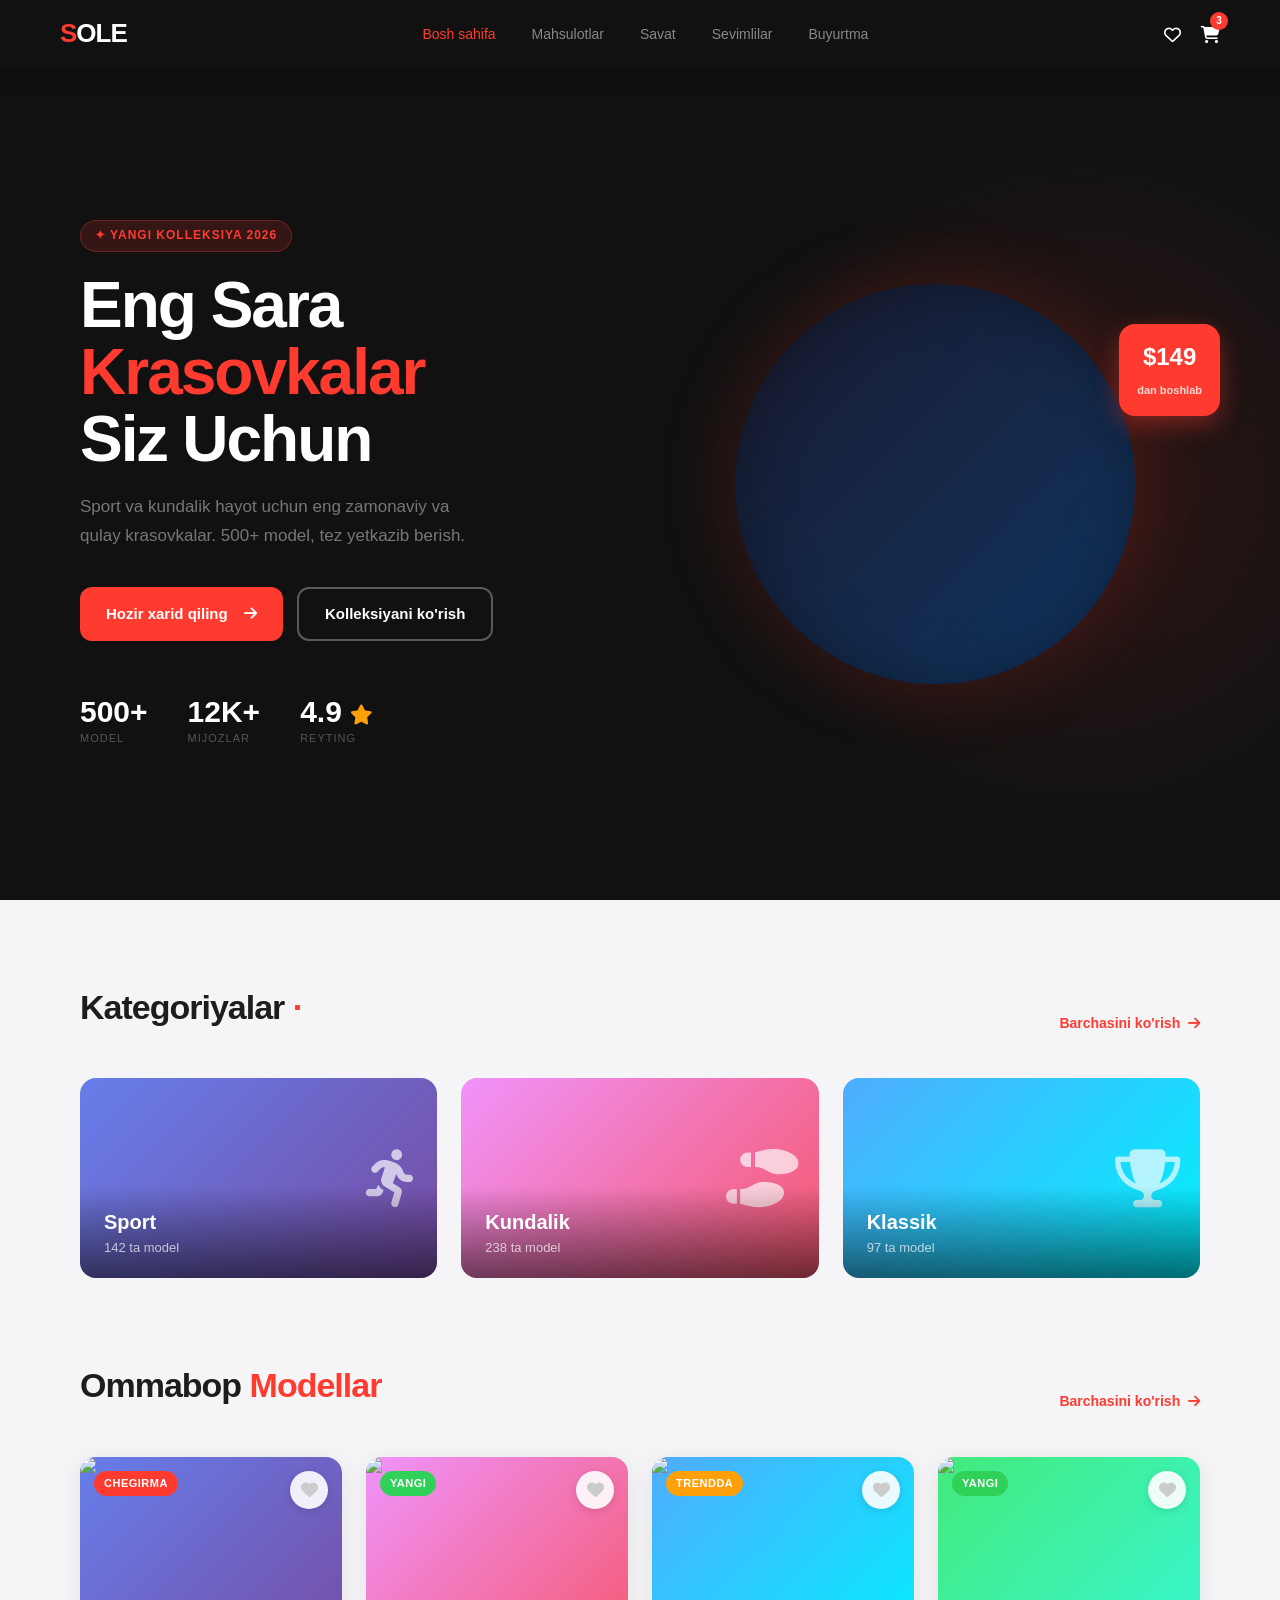
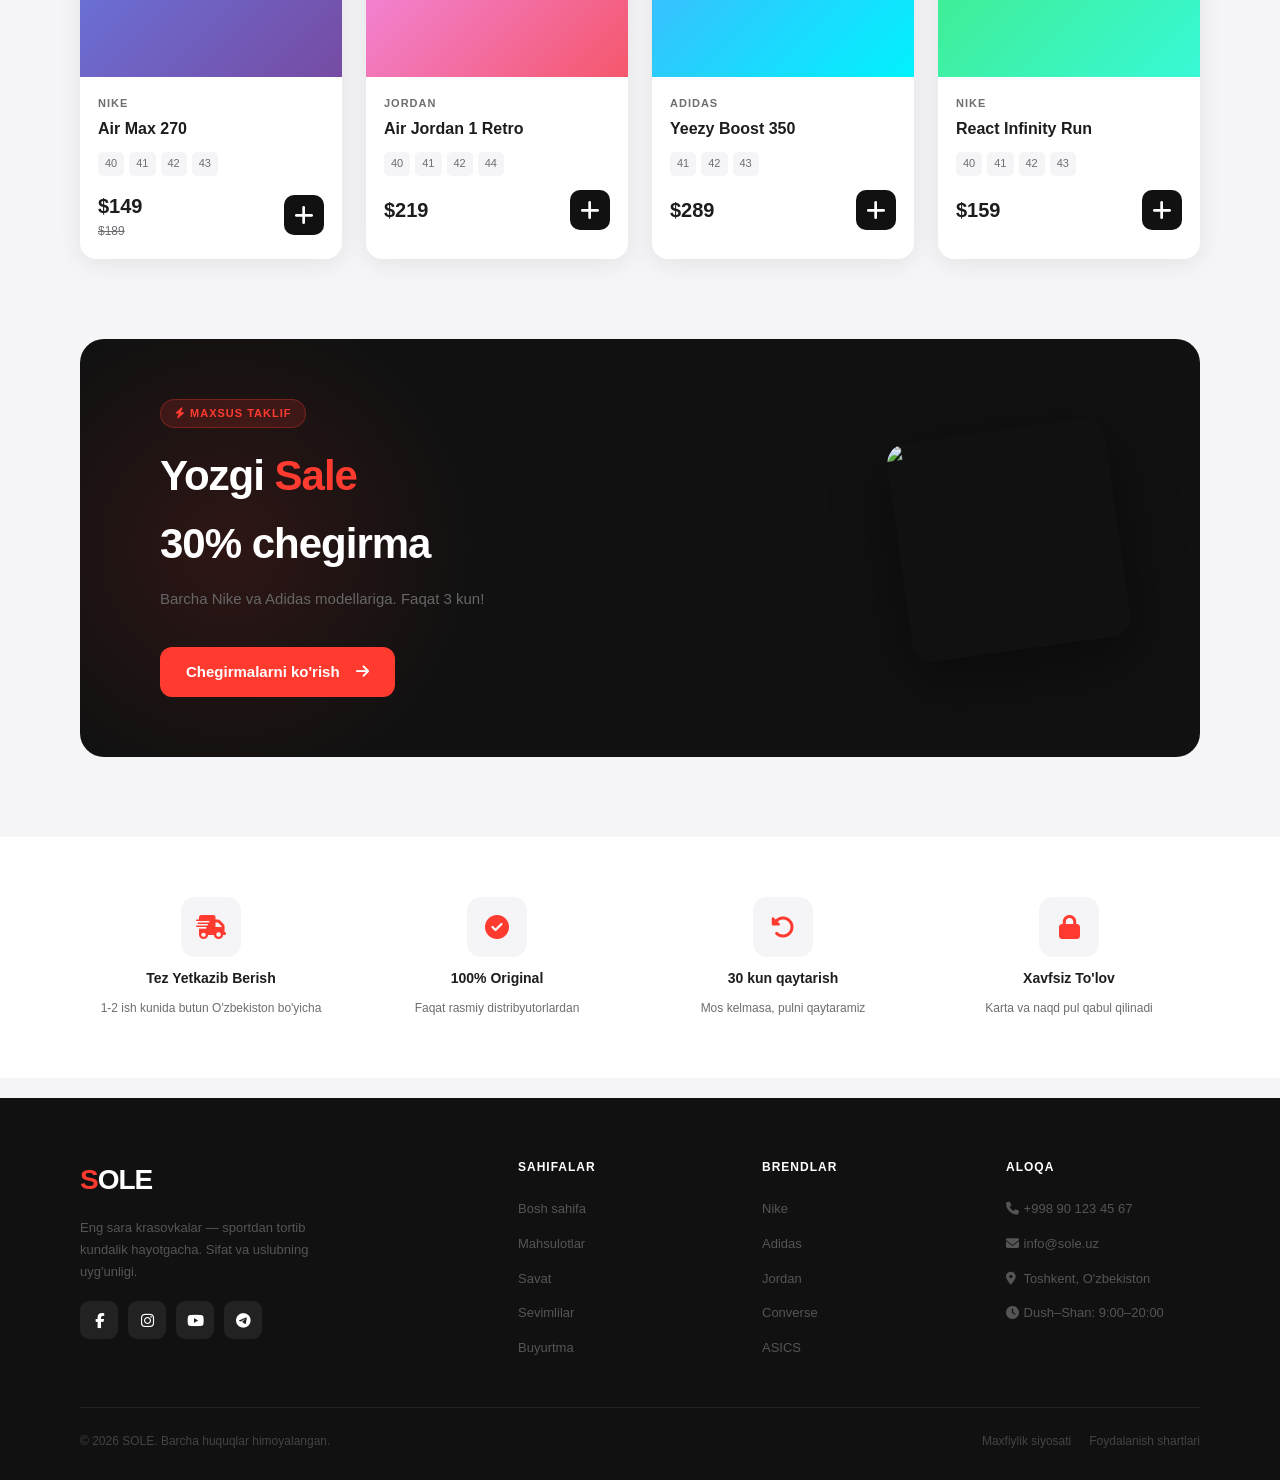
==== index.html @ 351b91ec "news" ====
<!DOCTYPE html>
<html lang="uz">
<head>
  <meta charset="UTF-8">
  <meta name="viewport" content="width=device-width, initial-scale=1.0">
  <title>SOLE — Krasovka Do'koni</title>
  <link rel="stylesheet" href="style.css">
  <link rel="stylesheet" href="https://cdn.jsdelivr.net/npm/@fortawesome/fontawesome-free@6.5.1/css/all.min.css">
</head>
<body>

<!-- NAVBAR -->
<nav>
  <div class="nav-logo"><span>S</span>OLE</div>
  <ul class="nav-links">
    <li><a href="index.html" class="active">Bosh sahifa</a></li>
    <li><a href="products.html">Mahsulotlar</a></li>
    <li><a href="cart.html">Savat</a></li>
    <li><a href="liked.html">Sevimlilar</a></li>
    <li><a href="checkout.html">Buyurtma</a></li>
  </ul>
  <div class="nav-right">
    <a href="liked.html" class="nav-icon"><i class="fa-regular fa-heart"></i></a>
    <a href="cart.html" class="nav-icon"><i class="fa-solid fa-cart-shopping"></i><span class="badge">3</span></a>
  </div>
</nav>

<!-- HERO -->
<section class="hero">
  <div class="hero-content">
    <div class="hero-tag">✦ Yangi Kolleksiya 2026</div>
    <h1>Eng Sara<br><span>Krasovkalar</span><br>Siz Uchun</h1>
    <p>Sport va kundalik hayot uchun eng zamonaviy va qulay krasovkalar. 500+ model, tez yetkazib berish.</p>
    <div class="hero-btns">
      <a href="products.html" class="btn btn-red">Hozir xarid qiling &nbsp;<i class="fa-solid fa-arrow-right"></i></a>
      <a href="products.html" class="btn btn-outline">Kolleksiyani ko'rish</a>
    </div>
    <div class="hero-stats">
      <div class="stat"><div class="stat-num">500+</div><div class="stat-label">Model</div></div>
      <div class="stat"><div class="stat-num">12K+</div><div class="stat-label">Mijozlar</div></div>
      <div class="stat"><div class="stat-num">4.9 <i class="fa-solid fa-star" style="font-size:20px;color:#ff9f0a;"></i></div><div class="stat-label">Reyting</div></div>
    </div>
  </div>
  <div class="hero-visual" style="position:relative;">
    <div class="shoe-circle">
      <img src="https://images.unsplash.com/photo-NOpsC3nWTzY?w=500&h=500&q=85&auto=format&fit=crop" alt="Sneaker">
    </div>
    <div class="shoe-price-tag">
      <span class="big">$149</span>
      <span class="sm">dan boshlab</span>
    </div>
  </div>
</section>

<!-- CATEGORIES -->
<section class="section">
  <div class="section-head">
    <h2 class="section-title">Kategoriyalar <span>·</span></h2>
    <a href="products.html" class="see-all">Barchasini ko'rish &nbsp;<i class="fa-solid fa-arrow-right"></i></a>
  </div>
  <div class="cats">
    <a href="products.html" class="cat-card">
      <div class="cat-emoji"><i class="fa-solid fa-person-running"></i></div>
      <div class="cat-info"><div class="cat-name">Sport</div><div class="cat-count">142 ta model</div></div>
    </a>
    <a href="products.html" class="cat-card">
      <div class="cat-emoji"><i class="fa-solid fa-shoe-prints"></i></div>
      <div class="cat-info"><div class="cat-name">Kundalik</div><div class="cat-count">238 ta model</div></div>
    </a>
    <a href="products.html" class="cat-card">
      <div class="cat-emoji"><i class="fa-solid fa-trophy"></i></div>
      <div class="cat-info"><div class="cat-name">Klassik</div><div class="cat-count">97 ta model</div></div>
    </a>
  </div>
</section>

<!-- FEATURED PRODUCTS -->
<section class="section" style="padding-top:0;">
  <div class="section-head">
    <h2 class="section-title">Ommabop <span>Modellar</span></h2>
    <a href="products.html" class="see-all">Barchasini ko'rish &nbsp;<i class="fa-solid fa-arrow-right"></i></a>
  </div>
  <div class="grid-4">

    <div class="pcard">
      <div class="pimg img-1">
        <img src="https://images.unsplash.com/photo-ft2UhxkefwE?w=400&h=280&q=80&auto=format&fit=crop" alt="Nike Air Max 270">
      </div>
      <span class="pbadge sale">Chegirma</span>
      <label class="like-btn"><input type="checkbox"><div class="like-icon"><i class="fa-solid fa-heart"></i></div></label>
      <div class="pinfo">
        <div class="pbrand">Nike</div>
        <div class="pname">Air Max 270</div>
        <div class="psizes"><span class="sz">40</span><span class="sz">41</span><span class="sz">42</span><span class="sz">43</span></div>
        <div class="pfooter">
          <div><div class="pprice-current">$149</div><div class="pprice-old">$189</div></div>
          <a href="cart.html"><button class="add-btn"><i class="fa-solid fa-plus"></i></button></a>
        </div>
      </div>
    </div>

    <div class="pcard">
      <div class="pimg img-2">
        <img src="https://images.unsplash.com/photo-164_6wVEHfI?w=400&h=280&q=80&auto=format&fit=crop" alt="Jordan 1 Retro">
      </div>
      <span class="pbadge new">Yangi</span>
      <label class="like-btn"><input type="checkbox"><div class="like-icon"><i class="fa-solid fa-heart"></i></div></label>
      <div class="pinfo">
        <div class="pbrand">Jordan</div>
        <div class="pname">Air Jordan 1 Retro</div>
        <div class="psizes"><span class="sz">40</span><span class="sz">41</span><span class="sz">42</span><span class="sz">44</span></div>
        <div class="pfooter">
          <div><div class="pprice-current">$219</div></div>
          <a href="cart.html"><button class="add-btn"><i class="fa-solid fa-plus"></i></button></a>
        </div>
      </div>
    </div>

    <div class="pcard">
      <div class="pimg img-3">
        <img src="https://images.unsplash.com/photo-kP6knT7tjn4?w=400&h=280&q=80&auto=format&fit=crop" alt="Yeezy Boost 350">
      </div>
      <span class="pbadge hot">Trendda</span>
      <label class="like-btn"><input type="checkbox"><div class="like-icon"><i class="fa-solid fa-heart"></i></div></label>
      <div class="pinfo">
        <div class="pbrand">Adidas</div>
        <div class="pname">Yeezy Boost 350</div>
        <div class="psizes"><span class="sz">41</span><span class="sz">42</span><span class="sz">43</span></div>
        <div class="pfooter">
          <div><div class="pprice-current">$289</div></div>
          <a href="cart.html"><button class="add-btn"><i class="fa-solid fa-plus"></i></button></a>
        </div>
      </div>
    </div>

    <div class="pcard">
      <div class="pimg img-4">
        <img src="https://images.unsplash.com/photo-jvoZ-Aux9aw?w=400&h=280&q=80&auto=format&fit=crop" alt="React Infinity">
      </div>
      <span class="pbadge new">Yangi</span>
      <label class="like-btn"><input type="checkbox"><div class="like-icon"><i class="fa-solid fa-heart"></i></div></label>
      <div class="pinfo">
        <div class="pbrand">Nike</div>
        <div class="pname">React Infinity Run</div>
        <div class="psizes"><span class="sz">40</span><span class="sz">41</span><span class="sz">42</span><span class="sz">43</span></div>
        <div class="pfooter">
          <div><div class="pprice-current">$159</div></div>
          <a href="cart.html"><button class="add-btn"><i class="fa-solid fa-plus"></i></button></a>
        </div>
      </div>
    </div>

  </div>
</section>

<!-- PROMO BANNER -->
<div class="promo">
  <div style="position:relative;z-index:1;">
    <div class="promo-tag"><i class="fa-solid fa-bolt"></i> Maxsus Taklif</div>
    <h2>Yozgi <span>Sale</span><br>30% chegirma</h2>
    <p>Barcha Nike va Adidas modellariga. Faqat 3 kun!</p>
    <a href="products.html" class="btn btn-red" style="margin-top:8px;">Chegirmalarni ko'rish &nbsp;<i class="fa-solid fa-arrow-right"></i></a>
  </div>
  <div class="promo-img">
    <img src="https://images.unsplash.com/photo-J2-wAQDckus?w=400&h=400&q=80&auto=format&fit=crop" alt="Sale Sneaker">
  </div>
</div>

<!-- TRUST BADGES -->
<div class="trust">
  <div class="tbadge">
    <div class="t-icon"><i class="fa-solid fa-truck-fast"></i></div>
    <h4>Tez Yetkazib Berish</h4>
    <p>1-2 ish kunida butun O'zbekiston bo'yicha</p>
  </div>
  <div class="tbadge">
    <div class="t-icon"><i class="fa-solid fa-circle-check"></i></div>
    <h4>100% Original</h4>
    <p>Faqat rasmiy distribyutorlardan</p>
  </div>
  <div class="tbadge">
    <div class="t-icon"><i class="fa-solid fa-rotate-left"></i></div>
    <h4>30 kun qaytarish</h4>
    <p>Mos kelmasa, pulni qaytaramiz</p>
  </div>
  <div class="tbadge">
    <div class="t-icon"><i class="fa-solid fa-lock"></i></div>
    <h4>Xavfsiz To'lov</h4>
    <p>Karta va naqd pul qabul qilinadi</p>
  </div>
</div>

<!-- FOOTER -->
<footer>
  <div class="foot-grid">
    <div class="foot-brand">
      <div class="logo"><span>S</span>OLE</div>
      <p>Eng sara krasovkalar — sportdan tortib kundalik hayotgacha. Sifat va uslubning uyg'unligi.</p>
      <div class="foot-social">
        <div class="soc"><i class="fa-brands fa-facebook-f"></i></div>
        <div class="soc"><i class="fa-brands fa-instagram"></i></div>
        <div class="soc"><i class="fa-brands fa-youtube"></i></div>
        <div class="soc"><i class="fa-brands fa-telegram"></i></div>
      </div>
    </div>
    <div class="foot-col">
      <h4>Sahifalar</h4>
      <ul>
        <li><a href="index.html">Bosh sahifa</a></li>
        <li><a href="products.html">Mahsulotlar</a></li>
        <li><a href="cart.html">Savat</a></li>
        <li><a href="liked.html">Sevimlilar</a></li>
        <li><a href="checkout.html">Buyurtma</a></li>
      </ul>
    </div>
    <div class="foot-col">
      <h4>Brendlar</h4>
      <ul>
        <li><a href="products.html">Nike</a></li>
        <li><a href="products.html">Adidas</a></li>
        <li><a href="products.html">Jordan</a></li>
        <li><a href="products.html">Converse</a></li>
        <li><a href="products.html">ASICS</a></li>
      </ul>
    </div>
    <div class="foot-col">
      <h4>Aloqa</h4>
      <ul>
        <li><a href="#"><i class="fa-solid fa-phone" style="width:14px;"></i> +998 90 123 45 67</a></li>
        <li><a href="#"><i class="fa-solid fa-envelope" style="width:14px;"></i> info@sole.uz</a></li>
        <li><a href="#"><i class="fa-solid fa-location-dot" style="width:14px;"></i> Toshkent, O'zbekiston</a></li>
        <li><a href="#"><i class="fa-solid fa-clock" style="width:14px;"></i> Dush–Shan: 9:00–20:00</a></li>
      </ul>
    </div>
  </div>
  <div class="foot-bottom">
    <p>© 2026 SOLE. Barcha huquqlar himoyalangan.</p>
    <div class="foot-links">
      <a href="#">Maxfiylik siyosati</a>
      <a href="#">Foydalanish shartlari</a>
    </div>
  </div>
</footer>

</body>
</html>
---- style.css ----
:root {
  --primary: #111111;
  --accent:  #ff3b30;
  --bg:      #f5f5f7;
  --card:    #ffffff;
  --text:    #1d1d1f;
  --muted:   #6e6e73;
  --border:  #e0e0e0;
  --shadow:  0 4px 24px rgba(0,0,0,.08);
  --shadow2: 0 12px 40px rgba(0,0,0,.14);
  --r:       16px;
}

*, *::before, *::after { margin:0; padding:0; box-sizing:border-box; }
html { scroll-behavior:smooth; }
body { font-family:-apple-system,BlinkMacSystemFont,'Segoe UI',Roboto,sans-serif; background:var(--bg); color:var(--text); line-height:1.6; }
a { text-decoration:none; color:inherit; }

/* ── NAVBAR ─────────────────────────────── */
nav {
  background:var(--primary);
  padding:0 60px;
  height:68px;
  display:flex; align-items:center; justify-content:space-between;
  position:sticky; top:0; z-index:100;
  box-shadow:0 2px 20px rgba(0,0,0,.35);
}
.nav-logo { font-size:26px; font-weight:900; color:#fff; letter-spacing:-1px; }
.nav-logo span { color:var(--accent); }
.nav-links { display:flex; gap:4px; list-style:none; }
.nav-links a { color:#888; padding:8px 16px; border-radius:8px; font-size:14px; font-weight:500; transition:.2s; }
.nav-links a:hover { color:#fff; background:rgba(255,255,255,.08); }
.nav-links a.active { color:var(--accent); }
.nav-right { display:flex; gap:20px; align-items:center; }
.nav-icon { color:#fff; font-size:20px; position:relative; cursor:pointer; transition:.2s; }
.nav-icon:hover { color:var(--accent); }
.nav-icon .badge {
  position:absolute; top:-6px; right:-8px;
  background:var(--accent); color:#fff;
  font-size:10px; font-weight:700;
  width:18px; height:18px; border-radius:50%;
  display:flex; align-items:center; justify-content:center;
}

/* ── BUTTONS ─────────────────────────────── */
.btn { display:inline-flex; align-items:center; gap:8px; padding:13px 26px; border-radius:12px; font-size:15px; font-weight:600; cursor:pointer; border:none; transition:.2s; }
.btn-red { background:var(--accent); color:#fff; }
.btn-red:hover { background:#d62e24; transform:translateY(-2px); box-shadow:0 8px 24px rgba(255,59,48,.3); }
.btn-dark { background:var(--primary); color:#fff; }
.btn-dark:hover { background:#333; transform:translateY(-2px); }
.btn-outline { background:transparent; color:#fff; border:2px solid rgba(255,255,255,.3); }
.btn-outline:hover { border-color:#fff; background:rgba(255,255,255,.08); }

/* ── HERO ────────────────────────────────── */
.hero {
  background:var(--primary);
  min-height:calc(100vh - 68px);
  display:grid; grid-template-columns:1fr 1fr;
  align-items:center; padding:60px 80px; gap:60px;
  overflow:hidden; position:relative;
}
.hero::after {
  content:''; position:absolute;
  width:700px; height:700px;
  background:radial-gradient(circle,rgba(255,59,48,.12) 0%,transparent 70%);
  right:-150px; top:50%; transform:translateY(-50%);
  pointer-events:none;
}
.hero-tag {
  display:inline-block;
  background:rgba(255,59,48,.15); border:1px solid rgba(255,59,48,.3);
  color:var(--accent); padding:5px 14px; border-radius:20px;
  font-size:12px; font-weight:700; text-transform:uppercase; letter-spacing:1px;
  margin-bottom:20px;
}
.hero h1 { font-size:clamp(40px,5vw,72px); font-weight:900; color:#fff; line-height:1.05; letter-spacing:-2px; margin-bottom:20px; }
.hero h1 span { color:var(--accent); }
.hero p { color:#777; font-size:17px; line-height:1.7; margin-bottom:36px; max-width:400px; }
.hero-btns { display:flex; gap:14px; flex-wrap:wrap; }
.hero-stats { display:flex; gap:40px; margin-top:56px; }
.stat-num { font-size:30px; font-weight:900; color:#fff; line-height:1; }
.stat-label { font-size:11px; color:#555; text-transform:uppercase; letter-spacing:1px; margin-top:3px; }
.hero-visual { display:flex; justify-content:center; align-items:center; }
.shoe-circle {
  width:400px; height:400px;
  background:linear-gradient(135deg,#1a1a2e,#0f3460);
  border-radius:50%;
  display:flex; align-items:center; justify-content:center;
  font-size:180px;
  box-shadow:0 0 80px rgba(255,59,48,.18), inset 0 0 60px rgba(0,0,0,.3);
  animation:float 3s ease-in-out infinite;
  position:relative; z-index:1;
}
@keyframes float { 0%,100%{transform:translateY(0) rotate(-4deg);} 50%{transform:translateY(-22px) rotate(4deg);} }
.shoe-price-tag {
  position:absolute; top:40px; right:-20px;
  background:var(--accent); color:#fff;
  padding:14px 18px; border-radius:16px;
  text-align:center; font-weight:700;
  box-shadow:0 8px 24px rgba(255,59,48,.4); z-index:2;
}
.shoe-price-tag .big { font-size:24px; display:block; }
.shoe-price-tag .sm  { font-size:11px; opacity:.8; }

/* ── SECTION ─────────────────────────────── */
.section { padding:80px; }
.section-head { display:flex; justify-content:space-between; align-items:flex-end; margin-bottom:44px; }
.section-title { font-size:34px; font-weight:800; letter-spacing:-1px; }
.section-title span { color:var(--accent); }
.see-all { color:var(--accent); font-weight:600; font-size:14px; }
.see-all:hover { text-decoration:underline; }

/* ── CATEGORIES ──────────────────────────── */
.cats { display:grid; grid-template-columns:repeat(3,1fr); gap:24px; }
.cat-card { height:200px; border-radius:var(--r); overflow:hidden; position:relative; cursor:pointer; transition:.3s; }
.cat-card:hover { transform:translateY(-6px); box-shadow:var(--shadow2); }
.cat-card:nth-child(1) { background:linear-gradient(135deg,#667eea,#764ba2); }
.cat-card:nth-child(2) { background:linear-gradient(135deg,#f093fb,#f5576c); }
.cat-card:nth-child(3) { background:linear-gradient(135deg,#4facfe,#00f2fe); }
.cat-emoji { position:absolute; right:20px; top:50%; transform:translateY(-50%); font-size:70px; opacity:.8; }
.cat-info  { position:absolute; bottom:0; left:0; right:0; padding:20px 24px; background:linear-gradient(transparent,rgba(0,0,0,.55)); }
.cat-name  { color:#fff; font-size:20px; font-weight:800; }
.cat-count { color:rgba(255,255,255,.7); font-size:13px; }

/* ── PRODUCT CARDS ───────────────────────── */
.grid-4 { display:grid; grid-template-columns:repeat(4,1fr); gap:24px; }
.grid-3 { display:grid; grid-template-columns:repeat(3,1fr); gap:24px; }
.pcard { background:var(--card); border-radius:var(--r); box-shadow:var(--shadow); overflow:hidden; transition:.3s; position:relative; }
.pcard:hover { transform:translateY(-8px); box-shadow:var(--shadow2); }
.pimg { height:220px; display:flex; align-items:center; justify-content:center; font-size:100px; position:relative; }
.img-1  { background:linear-gradient(135deg,#667eea,#764ba2); }
.img-2  { background:linear-gradient(135deg,#f093fb,#f5576c); }
.img-3  { background:linear-gradient(135deg,#4facfe,#00f2fe); }
.img-4  { background:linear-gradient(135deg,#43e97b,#38f9d7); }
.img-5  { background:linear-gradient(135deg,#fa709a,#fee140); }
.img-6  { background:linear-gradient(135deg,#a18cd1,#fbc2eb); }
.img-7  { background:linear-gradient(135deg,#ffecd2,#fcb69f); }
.img-8  { background:linear-gradient(135deg,#a1c4fd,#c2e9fb); }
.img-9  { background:linear-gradient(135deg,#d4fc79,#96e6a1); }
.img-10 { background:linear-gradient(135deg,#f6d365,#fda085); }
.img-11 { background:linear-gradient(135deg,#89f7fe,#66a6ff); }
.img-12 { background:linear-gradient(135deg,#a8edea,#fed6e3); }
.pbadge { position:absolute; top:14px; left:14px; padding:4px 10px; border-radius:20px; font-size:11px; font-weight:700; text-transform:uppercase; letter-spacing:.5px; color:#fff; z-index:1; }
.pbadge.new  { background:#30d158; }
.pbadge.sale { background:var(--accent); }
.pbadge.hot  { background:#ff9f0a; }

/* like button – CSS checkbox trick */
.like-btn { position:absolute; top:14px; right:14px; z-index:2; cursor:pointer; }
.like-btn input[type="checkbox"] { display:none; }
.like-icon { width:38px; height:38px; background:rgba(255,255,255,.9); border-radius:50%; display:flex; align-items:center; justify-content:center; font-size:17px; color:#ccc; transition:.2s; box-shadow:0 2px 8px rgba(0,0,0,.12); }
.like-icon:hover { transform:scale(1.15); color:var(--accent); }
.like-btn input:checked ~ .like-icon { color:var(--accent); background:rgba(255,59,48,.1); }

.pinfo { padding:18px; }
.pbrand { font-size:11px; color:var(--muted); text-transform:uppercase; letter-spacing:1px; font-weight:600; margin-bottom:4px; }
.pname  { font-size:16px; font-weight:700; margin-bottom:10px; }
.psizes { display:flex; gap:5px; margin-bottom:14px; flex-wrap:wrap; }
.sz { font-size:11px; background:var(--bg); color:var(--muted); padding:3px 7px; border-radius:5px; font-weight:500; }
.pfooter { display:flex; align-items:center; justify-content:space-between; }
.pprice-current { font-size:20px; font-weight:800; }
.pprice-old { font-size:12px; color:var(--muted); text-decoration:line-through; }
.add-btn { width:40px; height:40px; background:var(--primary); color:#fff; border:none; border-radius:10px; font-size:22px; cursor:pointer; display:flex; align-items:center; justify-content:center; transition:.2s; }
.add-btn:hover { background:var(--accent); transform:scale(1.1); }

/* ── PROMO BANNER ────────────────────────── */
.promo { margin:0 80px 80px; background:var(--primary); border-radius:24px; padding:60px 80px; display:grid; grid-template-columns:1fr auto; align-items:center; gap:40px; position:relative; overflow:hidden; }
.promo::before { content:''; position:absolute; width:500px; height:500px; background:radial-gradient(circle,rgba(255,59,48,.12) 0%,transparent 70%); left:-100px; top:50%; transform:translateY(-50%); }
.promo-tag { display:inline-block; background:rgba(255,59,48,.15); border:1px solid rgba(255,59,48,.3); color:var(--accent); padding:5px 14px; border-radius:20px; font-size:11px; font-weight:700; text-transform:uppercase; letter-spacing:1px; margin-bottom:14px; }
.promo h2 { font-size:42px; font-weight:900; color:#fff; letter-spacing:-1px; margin-bottom:10px; }
.promo h2 span { color:var(--accent); }
.promo p { color:#666; font-size:15px; margin-bottom:28px; }
.promo-img { font-size:130px; z-index:1; }

/* ── TRUST BADGES ────────────────────────── */
.trust { display:grid; grid-template-columns:repeat(4,1fr); gap:24px; padding:60px 80px; background:#fff; }
.tbadge { display:flex; flex-direction:column; align-items:center; text-align:center; gap:10px; }
.t-icon { width:60px; height:60px; background:var(--bg); border-radius:14px; display:flex; align-items:center; justify-content:center; font-size:26px; }
.tbadge h4 { font-size:14px; font-weight:700; }
.tbadge p  { font-size:12px; color:var(--muted); }

/* ── PAGE HEADER ─────────────────────────── */
.page-hd { background:var(--primary); padding:56px 80px 36px; }
.page-hd h1 { font-size:48px; font-weight:900; color:#fff; letter-spacing:-2px; margin-bottom:6px; }
.page-hd p  { color:#666; font-size:15px; }
.breadcrumb { display:flex; gap:6px; align-items:center; font-size:13px; color:#555; margin-bottom:20px; }
.breadcrumb a { color:#555; } .breadcrumb a:hover { color:#fff; }

/* ── PRODUCTS PAGE LAYOUT ────────────────── */
.products-wrap { display:grid; grid-template-columns:260px 1fr; gap:36px; padding:56px 80px; align-items:start; }
.sidebar { background:var(--card); border-radius:var(--r); padding:26px; box-shadow:var(--shadow); position:sticky; top:84px; }
.sb-title { font-size:18px; font-weight:800; margin-bottom:22px; }
.filter-group { margin-bottom:24px; }
.fl-label { font-size:11px; font-weight:700; text-transform:uppercase; letter-spacing:1px; color:var(--muted); margin-bottom:10px; }
.fl-divider { height:1px; background:var(--border); margin:18px 0; }
.fl-option { display:flex; align-items:center; gap:10px; padding:7px 8px; border-radius:8px; cursor:pointer; transition:.15s; margin-bottom:2px; }
.fl-option:hover { background:var(--bg); }
.fl-option input[type="checkbox"] { width:17px; height:17px; accent-color:var(--accent); cursor:pointer; }
.fl-option span { font-size:14px; font-weight:500; }
.sz-grid { display:grid; grid-template-columns:repeat(4,1fr); gap:7px; }
.sz-opt input { display:none; }
.sz-opt label { display:block; text-align:center; padding:7px; border:1.5px solid var(--border); border-radius:8px; font-size:12px; font-weight:600; cursor:pointer; transition:.2s; }
.sz-opt label:hover { border-color:var(--primary); }
.sz-opt input:checked + label { background:var(--primary); color:#fff; border-color:var(--primary); }
.sort-row { display:flex; align-items:center; justify-content:space-between; margin-bottom:24px; }
.res-count { font-size:13px; color:var(--muted); }
.sort-sel { padding:9px 14px; border:1.5px solid var(--border); border-radius:10px; font-size:13px; font-weight:500; color:var(--text); background:#fff; cursor:pointer; outline:none; }
.sort-sel:focus { border-color:var(--primary); }

/* ── CART ────────────────────────────────── */
.cart-wrap { display:grid; grid-template-columns:1fr 360px; gap:36px; padding:56px 80px; align-items:start; }
.cart-hd { display:flex; align-items:center; justify-content:space-between; margin-bottom:24px; }
.cart-hd h2 { font-size:26px; font-weight:800; }
.cart-hd span { color:var(--muted); font-size:14px; }
.citem { background:var(--card); border-radius:var(--r); padding:20px; display:grid; grid-template-columns:100px 1fr auto; gap:18px; align-items:center; box-shadow:var(--shadow); margin-bottom:14px; transition:.2s; }
.citem:hover { box-shadow:var(--shadow2); }
.citem-img { width:100px; height:100px; border-radius:12px; display:flex; align-items:center; justify-content:center; font-size:46px; flex-shrink:0; }
.citem-brand { font-size:11px; text-transform:uppercase; letter-spacing:1px; color:var(--muted); font-weight:600; }
.citem-name  { font-size:16px; font-weight:700; margin:3px 0 8px; }
.citem-meta  { display:flex; gap:10px; }
.ctag { background:var(--bg); padding:3px 9px; border-radius:5px; font-size:12px; color:var(--muted); font-weight:500; }
.citem-right { display:flex; flex-direction:column; align-items:flex-end; gap:10px; }
.citem-price { font-size:20px; font-weight:800; }
.qty { display:flex; align-items:center; gap:4px; background:var(--bg); border-radius:10px; padding:3px; }
.qty-btn { width:30px; height:30px; border:none; background:#fff; border-radius:7px; font-size:16px; font-weight:700; cursor:pointer; display:flex; align-items:center; justify-content:center; box-shadow:0 1px 4px rgba(0,0,0,.07); transition:.15s; }
.qty-btn:hover { background:var(--primary); color:#fff; }
.qty-n { width:30px; text-align:center; font-size:14px; font-weight:700; }
.rm-btn { background:none; border:none; color:var(--muted); cursor:pointer; font-size:18px; transition:.2s; }
.rm-btn:hover { color:var(--accent); }

/* order summary */
.summary { background:var(--card); border-radius:var(--r); padding:26px; box-shadow:var(--shadow); position:sticky; top:84px; }
.sum-title { font-size:19px; font-weight:800; margin-bottom:22px; }
.sum-row { display:flex; justify-content:space-between; align-items:center; padding:11px 0; font-size:14px; border-bottom:1px solid var(--border); }
.sum-row .lbl { color:var(--muted); }
.sum-row.total { font-size:17px; font-weight:800; border-top:2px solid var(--primary); border-bottom:none; margin-top:6px; padding-top:14px; }
.sum-row.total .lbl { color:var(--text); }
.coupon { display:flex; gap:8px; margin:18px 0; }
.coupon input { flex:1; padding:11px 14px; border:1.5px solid var(--border); border-radius:10px; font-size:13px; outline:none; transition:.2s; }
.coupon input:focus { border-color:var(--primary); }
.coupon button { padding:11px 14px; background:var(--primary); color:#fff; border:none; border-radius:10px; font-size:13px; font-weight:600; cursor:pointer; white-space:nowrap; transition:.2s; }
.coupon button:hover { background:var(--accent); }
.go-checkout { width:100%; padding:15px; background:var(--accent); color:#fff; border:none; border-radius:13px; font-size:15px; font-weight:700; cursor:pointer; margin-top:18px; display:flex; align-items:center; justify-content:center; gap:8px; transition:.2s; }
.go-checkout:hover { background:#d62e24; transform:translateY(-2px); box-shadow:0 8px 24px rgba(255,59,48,.3); }
.cont-shop { display:block; text-align:center; margin-top:14px; color:var(--muted); font-size:13px; font-weight:500; }
.cont-shop:hover { color:var(--accent); }

/* ── CHECKOUT ────────────────────────────── */
.checkout-wrap { display:grid; grid-template-columns:1fr 380px; gap:36px; padding:56px 80px; align-items:start; }
.cform-box { background:var(--card); border-radius:var(--r); padding:32px; box-shadow:var(--shadow); }
.fs { margin-bottom:32px; }
.fs-title { font-size:17px; font-weight:800; margin-bottom:18px; padding-bottom:12px; border-bottom:2px solid var(--border); display:flex; align-items:center; gap:10px; }
.fs-num { width:26px; height:26px; background:var(--primary); color:#fff; border-radius:50%; font-size:12px; font-weight:700; display:inline-flex; align-items:center; justify-content:center; }
.frow { display:grid; grid-template-columns:1fr 1fr; gap:14px; }
.fgroup { display:flex; flex-direction:column; gap:5px; margin-bottom:14px; }
.fgroup.full { grid-column:1/-1; }
.fgroup label { font-size:12px; font-weight:600; color:var(--muted); text-transform:uppercase; letter-spacing:.5px; }
.fgroup input, .fgroup select, .fgroup textarea { padding:13px 14px; border:1.5px solid var(--border); border-radius:10px; font-size:14px; color:var(--text); background:var(--bg); outline:none; font-family:inherit; transition:.2s; }
.fgroup input:focus, .fgroup select:focus, .fgroup textarea:focus { border-color:var(--primary); background:#fff; }
.pay-methods { display:grid; grid-template-columns:repeat(3,1fr); gap:10px; margin-bottom:18px; }
.pay-opt { cursor:pointer; }
.pay-opt input[type="radio"] { display:none; }
.pay-label { border:2px solid var(--border); border-radius:12px; padding:14px 10px; display:flex; flex-direction:column; align-items:center; gap:7px; cursor:pointer; transition:.2s; font-size:22px; text-align:center; }
.pay-label span:last-child { font-size:11px; font-weight:600; color:var(--muted); }
.pay-label:hover { border-color:var(--primary); }
.pay-opt input:checked + .pay-label { border-color:var(--primary); background:var(--primary); color:#fff; }
.pay-opt input:checked + .pay-label span:last-child { color:rgba(255,255,255,.7); }
.place-btn { width:100%; padding:17px; background:var(--accent); color:#fff; border:none; border-radius:13px; font-size:16px; font-weight:700; cursor:pointer; margin-top:6px; transition:.2s; }
.place-btn:hover { background:#d62e24; transform:translateY(-2px); box-shadow:0 8px 24px rgba(255,59,48,.3); }
.co-items { margin-bottom:16px; }
.co-item { display:flex; gap:12px; align-items:center; padding:12px 0; border-bottom:1px solid var(--border); }
.co-img { width:62px; height:62px; border-radius:10px; display:flex; align-items:center; justify-content:center; font-size:28px; flex-shrink:0; }
.co-info { flex:1; }
.co-name { font-size:13px; font-weight:700; margin-bottom:3px; }
.co-meta { font-size:11px; color:var(--muted); }
.co-price { font-size:15px; font-weight:800; }

/* ── FOOTER ──────────────────────────────── */
footer { background:var(--primary); color:#fff; padding:60px 80px 28px; margin-top:20px; }
.foot-grid { display:grid; grid-template-columns:2fr 1fr 1fr 1fr; gap:50px; margin-bottom:48px; }
.foot-brand .logo { font-size:28px; font-weight:900; letter-spacing:-1px; margin-bottom:14px; }
.foot-brand .logo span { color:var(--accent); }
.foot-brand p { color:#555; font-size:13px; line-height:1.7; max-width:240px; }
.foot-social { display:flex; gap:10px; margin-top:18px; }
.soc { width:38px; height:38px; background:rgba(255,255,255,.07); border-radius:9px; display:flex; align-items:center; justify-content:center; font-size:16px; cursor:pointer; transition:.2s; }
.soc:hover { background:var(--accent); transform:translateY(-3px); }
.foot-col h4 { font-size:12px; font-weight:700; text-transform:uppercase; letter-spacing:1px; margin-bottom:18px; }
.foot-col ul { list-style:none; display:flex; flex-direction:column; gap:9px; }
.foot-col ul li a { color:#555; font-size:13px; transition:.2s; }
.foot-col ul li a:hover { color:#fff; }
.foot-bottom { border-top:1px solid rgba(255,255,255,.08); padding-top:24px; display:flex; justify-content:space-between; align-items:center; }
.foot-bottom p { color:#444; font-size:12px; }
.foot-links { display:flex; gap:18px; }
.foot-links a { color:#444; font-size:12px; }
.foot-links a:hover { color:#fff; }

/* ── EMPTY STATE ─────────────────────────── */
.empty { text-align:center; padding:80px 20px; }
.empty-ico { font-size:80px; display:block; margin-bottom:16px; }
.empty h3 { font-size:22px; font-weight:800; margin-bottom:8px; }
.empty p   { color:var(--muted); margin-bottom:22px; }

/* ── IMAGE OVERRIDES ─────────────────────── */
.pimg { font-size:0; overflow:hidden; }
.pimg img { width:100%; height:100%; object-fit:cover; transition:transform .4s; display:block; }
.pcard:hover .pimg img { transform:scale(1.07); }

.shoe-circle { font-size:0; overflow:hidden; }
.shoe-circle img { width:100%; height:100%; object-fit:cover; }

.promo-img { font-size:0; width:220px; height:220px; border-radius:20px; overflow:hidden; transform:rotate(-8deg) translateY(-8px); flex-shrink:0; box-shadow:0 20px 60px rgba(0,0,0,.4); }
.promo-img img { width:100%; height:100%; object-fit:cover; }

.citem-img { font-size:0; overflow:hidden; }
.citem-img img { width:100%; height:100%; object-fit:cover; border-radius:12px; }

.co-img { font-size:0; overflow:hidden; }
.co-img img { width:100%; height:100%; object-fit:cover; border-radius:10px; }

/* FA icon sizing */
.cat-emoji { font-size:0; }
.cat-emoji i { font-size:58px; opacity:.85; color:#fff; }
.t-icon i { font-size:24px; color:var(--accent); }
.soc i { font-size:15px; }
.nav-icon i { font-size:17px; }
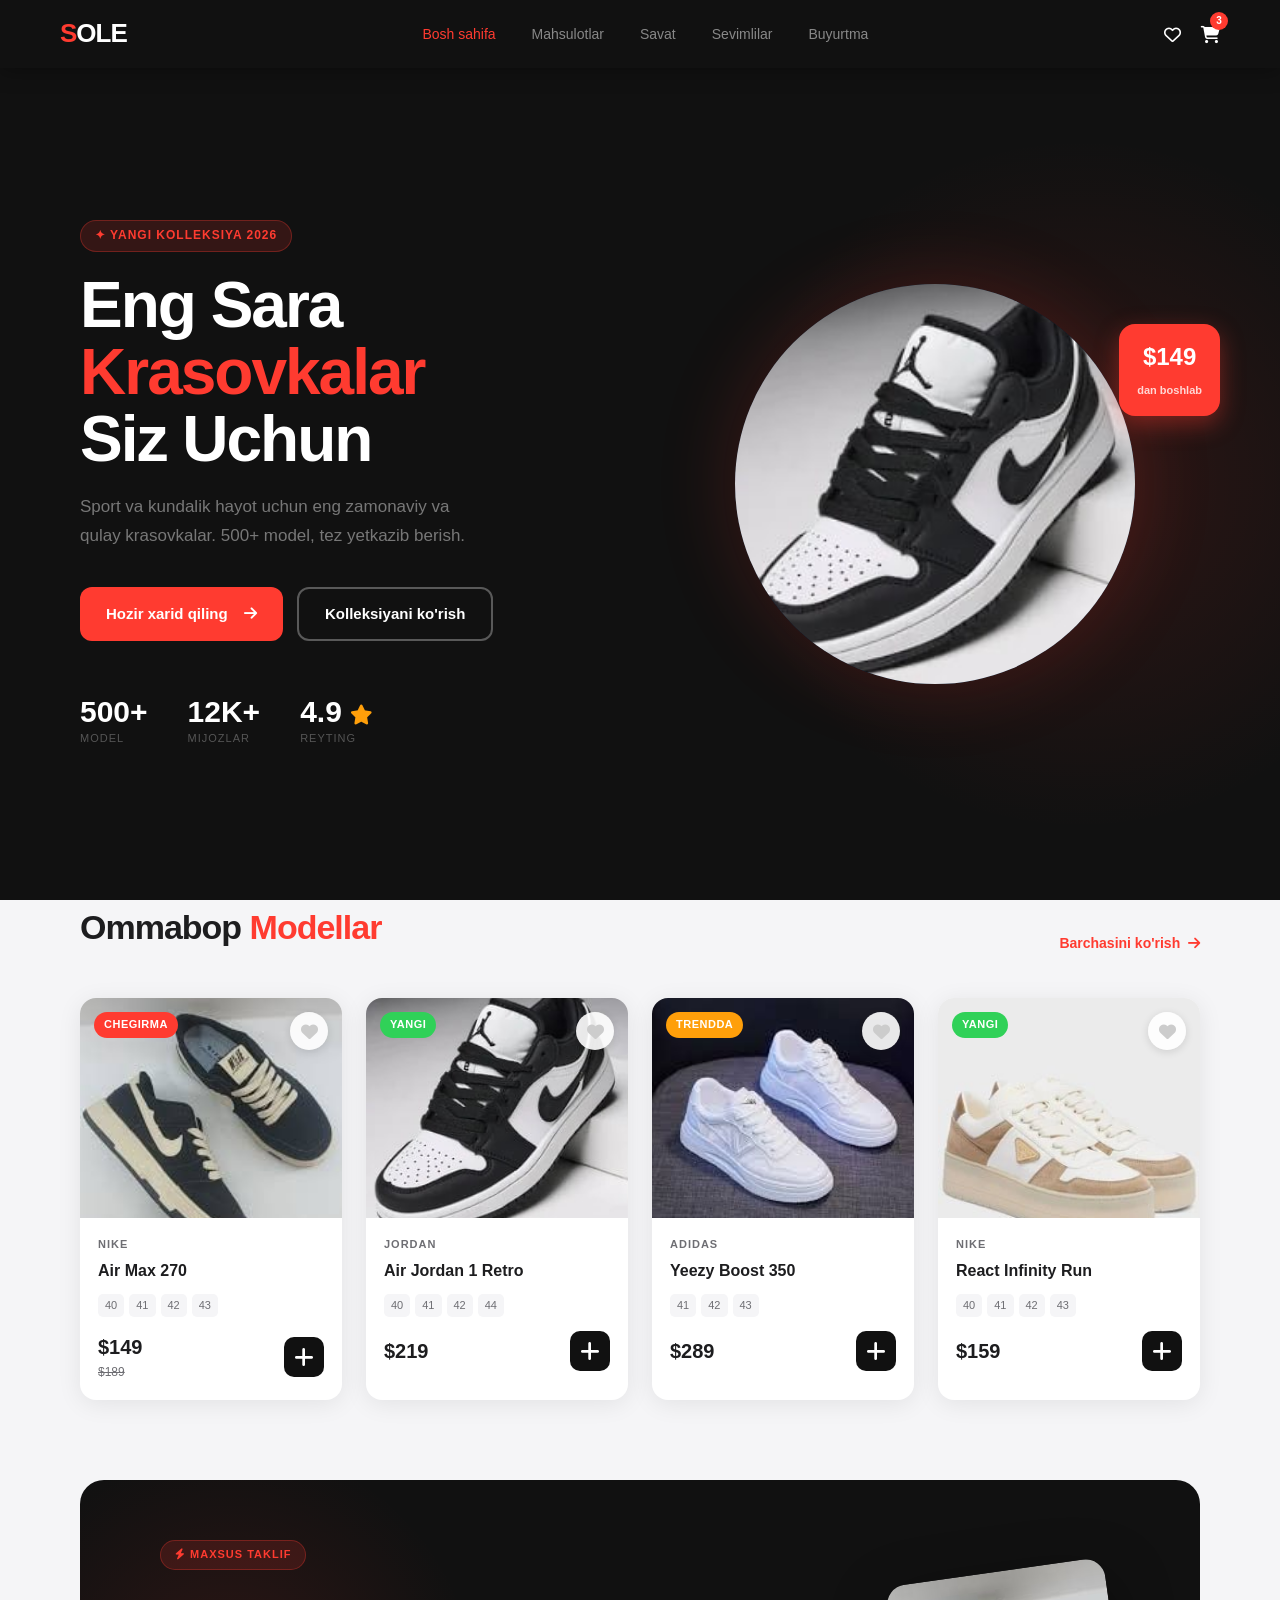
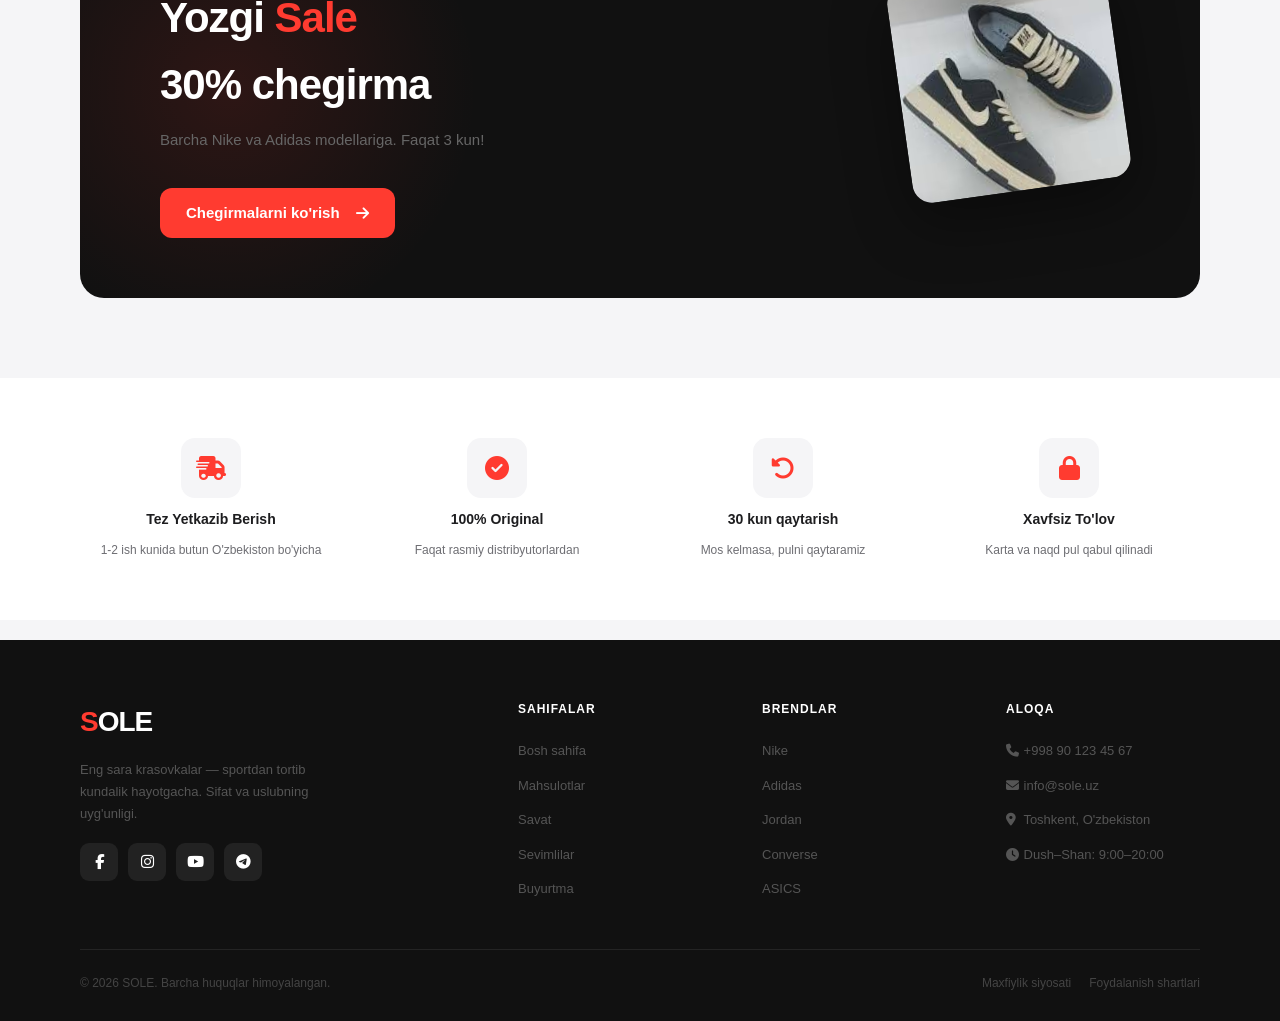
==== commit ce4b03f7: "nes" ====
--- a/index.html
+++ b/index.html
@@ -43,7 +43,7 @@
   </div>
   <div class="hero-visual" style="position:relative;">
     <div class="shoe-circle">
-      <img src="https://images.unsplash.com/photo-NOpsC3nWTzY?w=500&h=500&q=85&auto=format&fit=crop" alt="Sneaker">
+      <img src="photo_1_2026-06-13_09-39-06.jpg" alt="Sneaker">
     </div>
     <div class="shoe-price-tag">
       <span class="big">$149</span>
@@ -52,27 +52,6 @@
   </div>
 </section>
 
-<!-- CATEGORIES -->
-<section class="section">
-  <div class="section-head">
-    <h2 class="section-title">Kategoriyalar <span>·</span></h2>
-    <a href="products.html" class="see-all">Barchasini ko'rish &nbsp;<i class="fa-solid fa-arrow-right"></i></a>
-  </div>
-  <div class="cats">
-    <a href="products.html" class="cat-card">
-      <div class="cat-emoji"><i class="fa-solid fa-person-running"></i></div>
-      <div class="cat-info"><div class="cat-name">Sport</div><div class="cat-count">142 ta model</div></div>
-    </a>
-    <a href="products.html" class="cat-card">
-      <div class="cat-emoji"><i class="fa-solid fa-shoe-prints"></i></div>
-      <div class="cat-info"><div class="cat-name">Kundalik</div><div class="cat-count">238 ta model</div></div>
-    </a>
-    <a href="products.html" class="cat-card">
-      <div class="cat-emoji"><i class="fa-solid fa-trophy"></i></div>
-      <div class="cat-info"><div class="cat-name">Klassik</div><div class="cat-count">97 ta model</div></div>
-    </a>
-  </div>
-</section>
 
 <!-- FEATURED PRODUCTS -->
 <section class="section" style="padding-top:0;">
@@ -84,7 +63,7 @@
 
     <div class="pcard">
       <div class="pimg img-1">
-        <img src="https://images.unsplash.com/photo-ft2UhxkefwE?w=400&h=280&q=80&auto=format&fit=crop" alt="Nike Air Max 270">
+        <img src="photo_2_2026-06-13_09-39-06.jpg" alt="Nike Air Max 270">
       </div>
       <span class="pbadge sale">Chegirma</span>
       <label class="like-btn"><input type="checkbox"><div class="like-icon"><i class="fa-solid fa-heart"></i></div></label>
@@ -101,7 +80,7 @@
 
     <div class="pcard">
       <div class="pimg img-2">
-        <img src="https://images.unsplash.com/photo-164_6wVEHfI?w=400&h=280&q=80&auto=format&fit=crop" alt="Jordan 1 Retro">
+        <img src="photo_1_2026-06-13_09-39-06.jpg" alt="Jordan 1 Retro">
       </div>
       <span class="pbadge new">Yangi</span>
       <label class="like-btn"><input type="checkbox"><div class="like-icon"><i class="fa-solid fa-heart"></i></div></label>
@@ -118,7 +97,7 @@
 
     <div class="pcard">
       <div class="pimg img-3">
-        <img src="https://images.unsplash.com/photo-kP6knT7tjn4?w=400&h=280&q=80&auto=format&fit=crop" alt="Yeezy Boost 350">
+        <img src="photo_3_2026-06-13_09-39-06.jpg" alt="Yeezy Boost 350">
       </div>
       <span class="pbadge hot">Trendda</span>
       <label class="like-btn"><input type="checkbox"><div class="like-icon"><i class="fa-solid fa-heart"></i></div></label>
@@ -135,7 +114,7 @@
 
     <div class="pcard">
       <div class="pimg img-4">
-        <img src="https://images.unsplash.com/photo-jvoZ-Aux9aw?w=400&h=280&q=80&auto=format&fit=crop" alt="React Infinity">
+        <img src="photo_4_2026-06-13_09-39-06.jpg" alt="React Infinity">
       </div>
       <span class="pbadge new">Yangi</span>
       <label class="like-btn"><input type="checkbox"><div class="like-icon"><i class="fa-solid fa-heart"></i></div></label>
@@ -162,7 +141,7 @@
     <a href="products.html" class="btn btn-red" style="margin-top:8px;">Chegirmalarni ko'rish &nbsp;<i class="fa-solid fa-arrow-right"></i></a>
   </div>
   <div class="promo-img">
-    <img src="https://images.unsplash.com/photo-J2-wAQDckus?w=400&h=400&q=80&auto=format&fit=crop" alt="Sale Sneaker">
+    <img src="photo_2_2026-06-13_09-39-06.jpg" alt="Sale Sneaker">
   </div>
 </div>
 
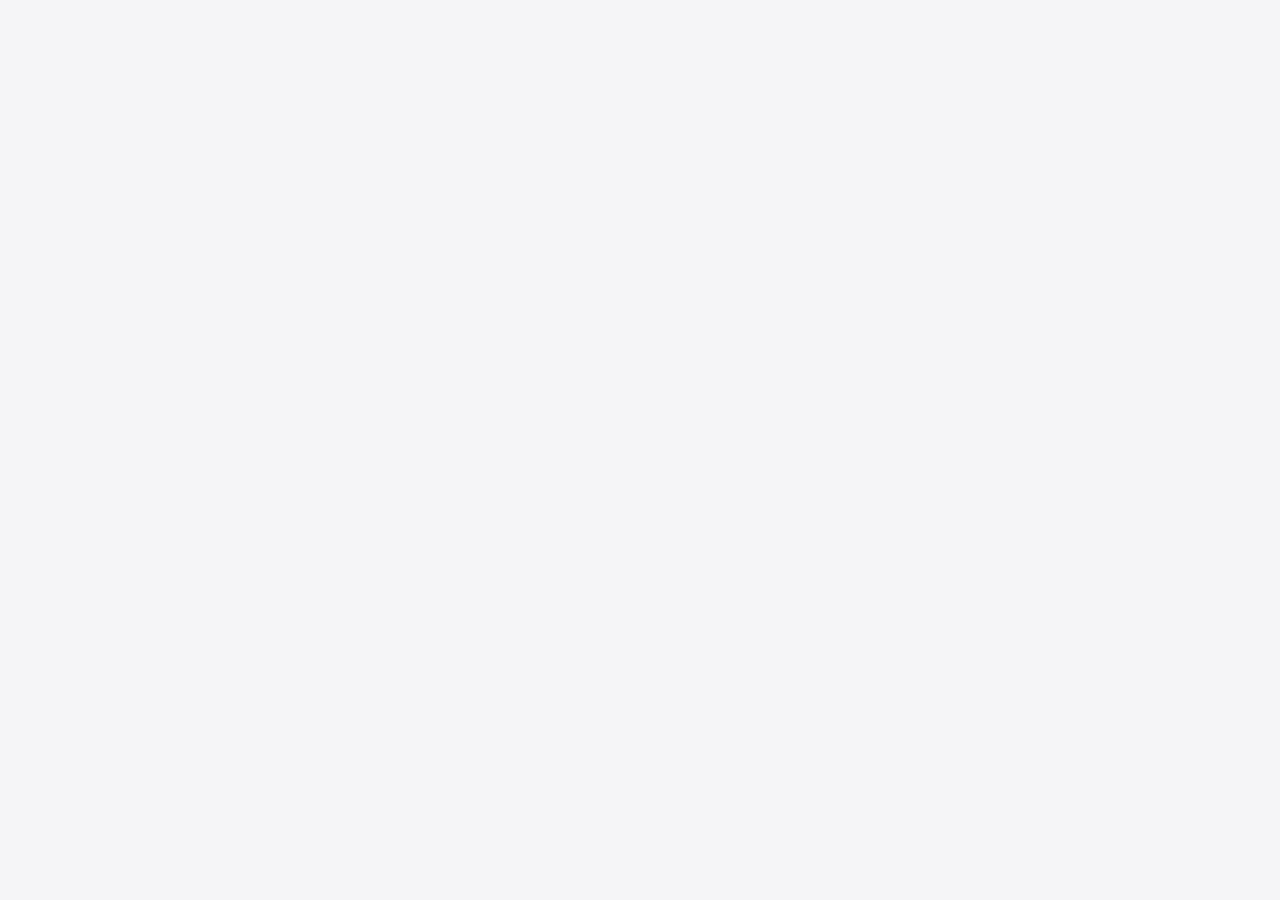
==== commit 379918f0: "news" ====
--- a/index.html
+++ b/index.html
@@ -1,225 +1,12 @@
 <!DOCTYPE html>
-<html lang="uz">
+<html lang="en">
 <head>
-  <meta charset="UTF-8">
-  <meta name="viewport" content="width=device-width, initial-scale=1.0">
-  <title>SOLE — Krasovka Do'koni</title>
-  <link rel="stylesheet" href="style.css">
-  <link rel="stylesheet" href="https://cdn.jsdelivr.net/npm/@fortawesome/fontawesome-free@6.5.1/css/all.min.css">
+    <meta charset="UTF-8">
+    <meta name="viewport" content="width=device-width, initial-scale=1.0">
+    <title>Document</title>
+    <link rel="stylesheet" href="./style.css">
 </head>
 <body>
-
-<!-- NAVBAR -->
-<nav>
-  <div class="nav-logo"><span>S</span>OLE</div>
-  <ul class="nav-links">
-    <li><a href="index.html" class="active">Bosh sahifa</a></li>
-    <li><a href="products.html">Mahsulotlar</a></li>
-    <li><a href="cart.html">Savat</a></li>
-    <li><a href="liked.html">Sevimlilar</a></li>
-    <li><a href="checkout.html">Buyurtma</a></li>
-  </ul>
-  <div class="nav-right">
-    <a href="liked.html" class="nav-icon"><i class="fa-regular fa-heart"></i></a>
-    <a href="cart.html" class="nav-icon"><i class="fa-solid fa-cart-shopping"></i><span class="badge">3</span></a>
-  </div>
-</nav>
-
-<!-- HERO -->
-<section class="hero">
-  <div class="hero-content">
-    <div class="hero-tag">✦ Yangi Kolleksiya 2026</div>
-    <h1>Eng Sara<br><span>Krasovkalar</span><br>Siz Uchun</h1>
-    <p>Sport va kundalik hayot uchun eng zamonaviy va qulay krasovkalar. 500+ model, tez yetkazib berish.</p>
-    <div class="hero-btns">
-      <a href="products.html" class="btn btn-red">Hozir xarid qiling &nbsp;<i class="fa-solid fa-arrow-right"></i></a>
-      <a href="products.html" class="btn btn-outline">Kolleksiyani ko'rish</a>
-    </div>
-    <div class="hero-stats">
-      <div class="stat"><div class="stat-num">500+</div><div class="stat-label">Model</div></div>
-      <div class="stat"><div class="stat-num">12K+</div><div class="stat-label">Mijozlar</div></div>
-      <div class="stat"><div class="stat-num">4.9 <i class="fa-solid fa-star" style="font-size:20px;color:#ff9f0a;"></i></div><div class="stat-label">Reyting</div></div>
-    </div>
-  </div>
-  <div class="hero-visual" style="position:relative;">
-    <div class="shoe-circle">
-      <img src="photo_1_2026-06-13_09-39-06.jpg" alt="Sneaker">
-    </div>
-    <div class="shoe-price-tag">
-      <span class="big">$149</span>
-      <span class="sm">dan boshlab</span>
-    </div>
-  </div>
-</section>
-
-
-<!-- FEATURED PRODUCTS -->
-<section class="section" style="padding-top:0;">
-  <div class="section-head">
-    <h2 class="section-title">Ommabop <span>Modellar</span></h2>
-    <a href="products.html" class="see-all">Barchasini ko'rish &nbsp;<i class="fa-solid fa-arrow-right"></i></a>
-  </div>
-  <div class="grid-4">
-
-    <div class="pcard">
-      <div class="pimg img-1">
-        <img src="photo_2_2026-06-13_09-39-06.jpg" alt="Nike Air Max 270">
-      </div>
-      <span class="pbadge sale">Chegirma</span>
-      <label class="like-btn"><input type="checkbox"><div class="like-icon"><i class="fa-solid fa-heart"></i></div></label>
-      <div class="pinfo">
-        <div class="pbrand">Nike</div>
-        <div class="pname">Air Max 270</div>
-        <div class="psizes"><span class="sz">40</span><span class="sz">41</span><span class="sz">42</span><span class="sz">43</span></div>
-        <div class="pfooter">
-          <div><div class="pprice-current">$149</div><div class="pprice-old">$189</div></div>
-          <a href="cart.html"><button class="add-btn"><i class="fa-solid fa-plus"></i></button></a>
-        </div>
-      </div>
-    </div>
-
-    <div class="pcard">
-      <div class="pimg img-2">
-        <img src="photo_1_2026-06-13_09-39-06.jpg" alt="Jordan 1 Retro">
-      </div>
-      <span class="pbadge new">Yangi</span>
-      <label class="like-btn"><input type="checkbox"><div class="like-icon"><i class="fa-solid fa-heart"></i></div></label>
-      <div class="pinfo">
-        <div class="pbrand">Jordan</div>
-        <div class="pname">Air Jordan 1 Retro</div>
-        <div class="psizes"><span class="sz">40</span><span class="sz">41</span><span class="sz">42</span><span class="sz">44</span></div>
-        <div class="pfooter">
-          <div><div class="pprice-current">$219</div></div>
-          <a href="cart.html"><button class="add-btn"><i class="fa-solid fa-plus"></i></button></a>
-        </div>
-      </div>
-    </div>
-
-    <div class="pcard">
-      <div class="pimg img-3">
-        <img src="photo_3_2026-06-13_09-39-06.jpg" alt="Yeezy Boost 350">
-      </div>
-      <span class="pbadge hot">Trendda</span>
-      <label class="like-btn"><input type="checkbox"><div class="like-icon"><i class="fa-solid fa-heart"></i></div></label>
-      <div class="pinfo">
-        <div class="pbrand">Adidas</div>
-        <div class="pname">Yeezy Boost 350</div>
-        <div class="psizes"><span class="sz">41</span><span class="sz">42</span><span class="sz">43</span></div>
-        <div class="pfooter">
-          <div><div class="pprice-current">$289</div></div>
-          <a href="cart.html"><button class="add-btn"><i class="fa-solid fa-plus"></i></button></a>
-        </div>
-      </div>
-    </div>
-
-    <div class="pcard">
-      <div class="pimg img-4">
-        <img src="photo_4_2026-06-13_09-39-06.jpg" alt="React Infinity">
-      </div>
-      <span class="pbadge new">Yangi</span>
-      <label class="like-btn"><input type="checkbox"><div class="like-icon"><i class="fa-solid fa-heart"></i></div></label>
-      <div class="pinfo">
-        <div class="pbrand">Nike</div>
-        <div class="pname">React Infinity Run</div>
-        <div class="psizes"><span class="sz">40</span><span class="sz">41</span><span class="sz">42</span><span class="sz">43</span></div>
-        <div class="pfooter">
-          <div><div class="pprice-current">$159</div></div>
-          <a href="cart.html"><button class="add-btn"><i class="fa-solid fa-plus"></i></button></a>
-        </div>
-      </div>
-    </div>
-
-  </div>
-</section>
-
-<!-- PROMO BANNER -->
-<div class="promo">
-  <div style="position:relative;z-index:1;">
-    <div class="promo-tag"><i class="fa-solid fa-bolt"></i> Maxsus Taklif</div>
-    <h2>Yozgi <span>Sale</span><br>30% chegirma</h2>
-    <p>Barcha Nike va Adidas modellariga. Faqat 3 kun!</p>
-    <a href="products.html" class="btn btn-red" style="margin-top:8px;">Chegirmalarni ko'rish &nbsp;<i class="fa-solid fa-arrow-right"></i></a>
-  </div>
-  <div class="promo-img">
-    <img src="photo_2_2026-06-13_09-39-06.jpg" alt="Sale Sneaker">
-  </div>
-</div>
-
-<!-- TRUST BADGES -->
-<div class="trust">
-  <div class="tbadge">
-    <div class="t-icon"><i class="fa-solid fa-truck-fast"></i></div>
-    <h4>Tez Yetkazib Berish</h4>
-    <p>1-2 ish kunida butun O'zbekiston bo'yicha</p>
-  </div>
-  <div class="tbadge">
-    <div class="t-icon"><i class="fa-solid fa-circle-check"></i></div>
-    <h4>100% Original</h4>
-    <p>Faqat rasmiy distribyutorlardan</p>
-  </div>
-  <div class="tbadge">
-    <div class="t-icon"><i class="fa-solid fa-rotate-left"></i></div>
-    <h4>30 kun qaytarish</h4>
-    <p>Mos kelmasa, pulni qaytaramiz</p>
-  </div>
-  <div class="tbadge">
-    <div class="t-icon"><i class="fa-solid fa-lock"></i></div>
-    <h4>Xavfsiz To'lov</h4>
-    <p>Karta va naqd pul qabul qilinadi</p>
-  </div>
-</div>
-
-<!-- FOOTER -->
-<footer>
-  <div class="foot-grid">
-    <div class="foot-brand">
-      <div class="logo"><span>S</span>OLE</div>
-      <p>Eng sara krasovkalar — sportdan tortib kundalik hayotgacha. Sifat va uslubning uyg'unligi.</p>
-      <div class="foot-social">
-        <div class="soc"><i class="fa-brands fa-facebook-f"></i></div>
-        <div class="soc"><i class="fa-brands fa-instagram"></i></div>
-        <div class="soc"><i class="fa-brands fa-youtube"></i></div>
-        <div class="soc"><i class="fa-brands fa-telegram"></i></div>
-      </div>
-    </div>
-    <div class="foot-col">
-      <h4>Sahifalar</h4>
-      <ul>
-        <li><a href="index.html">Bosh sahifa</a></li>
-        <li><a href="products.html">Mahsulotlar</a></li>
-        <li><a href="cart.html">Savat</a></li>
-        <li><a href="liked.html">Sevimlilar</a></li>
-        <li><a href="checkout.html">Buyurtma</a></li>
-      </ul>
-    </div>
-    <div class="foot-col">
-      <h4>Brendlar</h4>
-      <ul>
-        <li><a href="products.html">Nike</a></li>
-        <li><a href="products.html">Adidas</a></li>
-        <li><a href="products.html">Jordan</a></li>
-        <li><a href="products.html">Converse</a></li>
-        <li><a href="products.html">ASICS</a></li>
-      </ul>
-    </div>
-    <div class="foot-col">
-      <h4>Aloqa</h4>
-      <ul>
-        <li><a href="#"><i class="fa-solid fa-phone" style="width:14px;"></i> +998 90 123 45 67</a></li>
-        <li><a href="#"><i class="fa-solid fa-envelope" style="width:14px;"></i> info@sole.uz</a></li>
-        <li><a href="#"><i class="fa-solid fa-location-dot" style="width:14px;"></i> Toshkent, O'zbekiston</a></li>
-        <li><a href="#"><i class="fa-solid fa-clock" style="width:14px;"></i> Dush–Shan: 9:00–20:00</a></li>
-      </ul>
-    </div>
-  </div>
-  <div class="foot-bottom">
-    <p>© 2026 SOLE. Barcha huquqlar himoyalangan.</p>
-    <div class="foot-links">
-      <a href="#">Maxfiylik siyosati</a>
-      <a href="#">Foydalanish shartlari</a>
-    </div>
-  </div>
-</footer>
-
+   
 </body>
-</html>
+</html>
